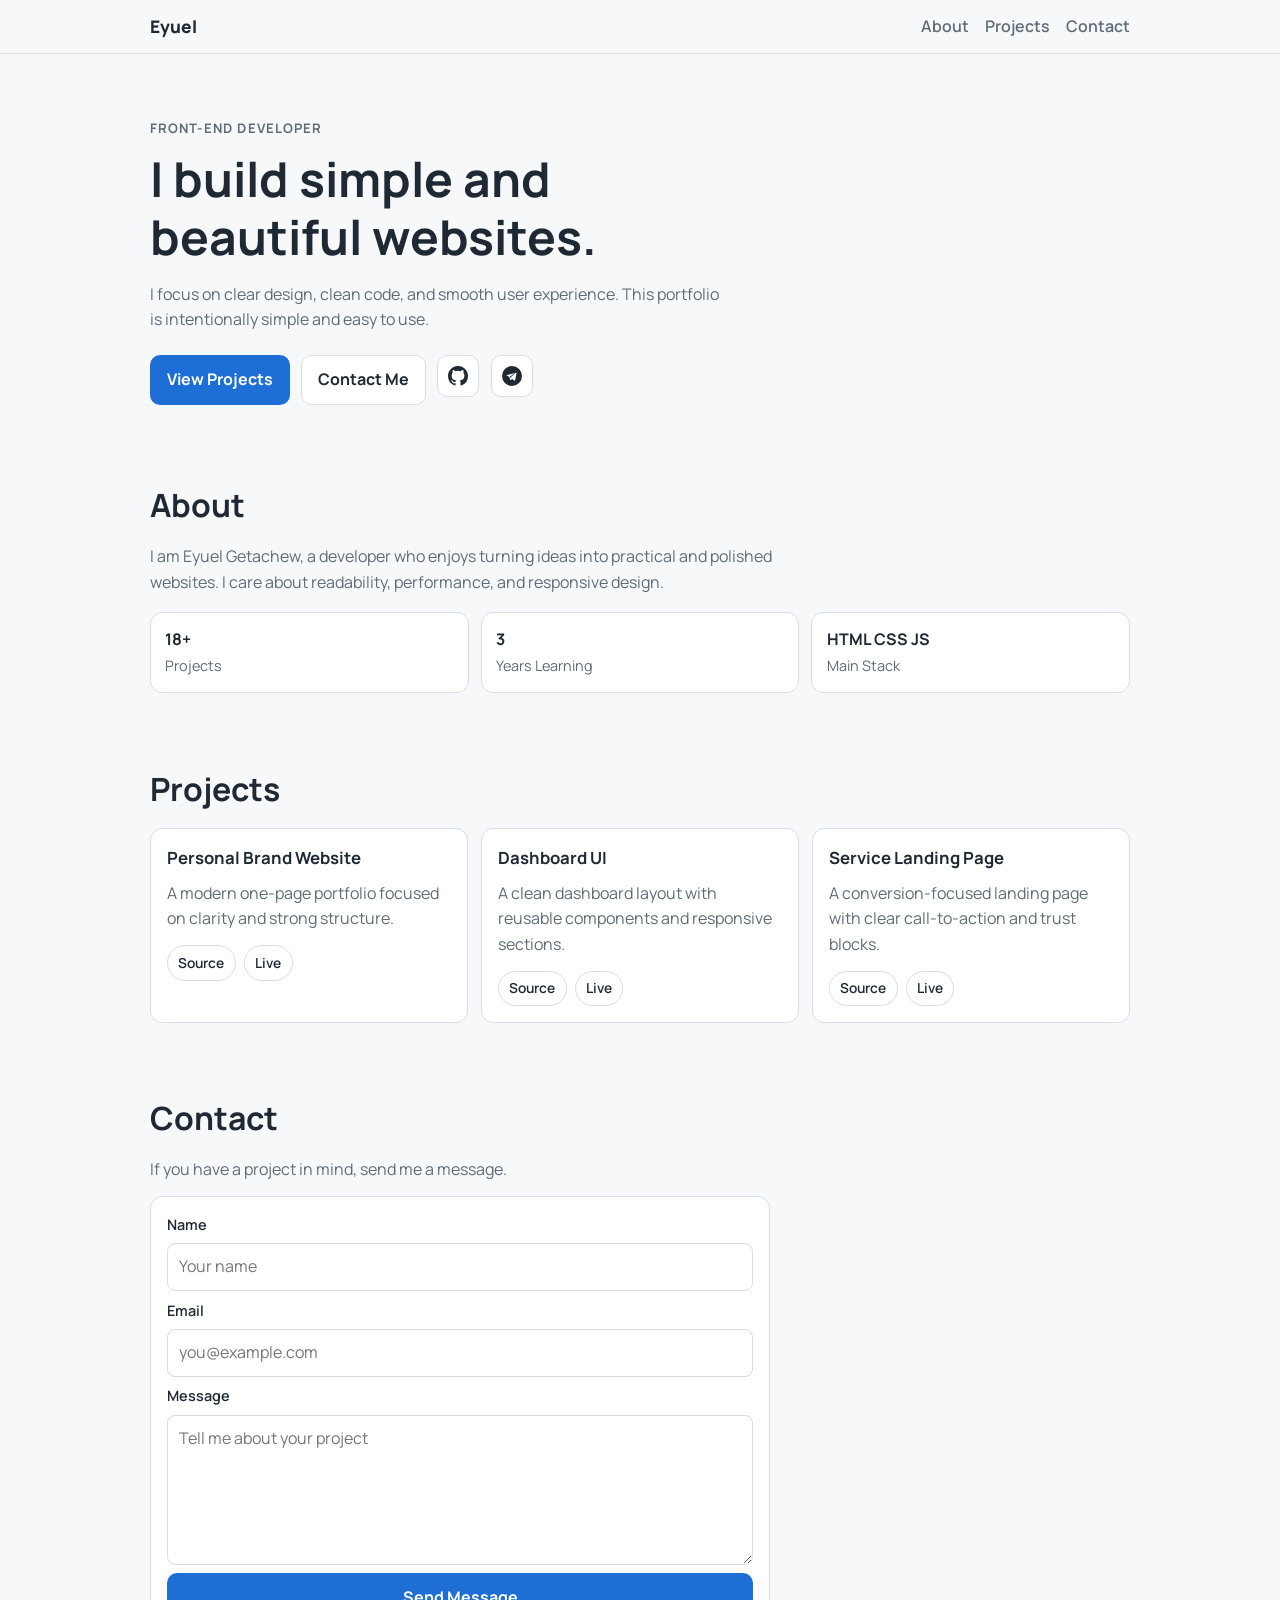
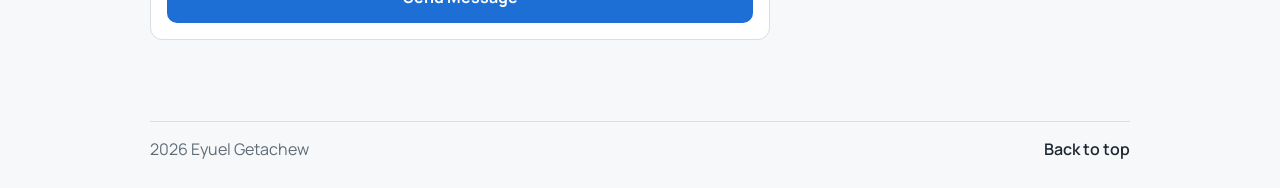
==== index.html @ 47e703cd "." ====
<!DOCTYPE html>
<html lang="en">
<head>
    <meta charset="UTF-8">
    <meta name="viewport" content="width=device-width, initial-scale=1.0">
    <meta name="description" content="Eyuel Getachew portfolio: simple, clean, and professional.">
    <title>Eyuel Getachew | Portfolio</title>
    <link rel="preconnect" href="https://fonts.googleapis.com">
    <link rel="preconnect" href="https://fonts.gstatic.com" crossorigin>
    <link href="https://fonts.googleapis.com/css2?family=Manrope:wght@400;500;600;700;800&display=swap" rel="stylesheet">
    <link rel="stylesheet" href="eyu.css">
    <script src="script.js" defer></script>
</head>
<body>
    <header class="site-header" id="home">
        <div class="container nav-wrap">
            <a class="brand" href="#home">Eyuel</a>
            <button class="menu-btn" aria-expanded="false" aria-controls="main-nav">Menu</button>
            <nav class="main-nav" id="main-nav" aria-label="Main navigation">
                <a href="#about">About</a>
                <a href="#projects">Projects</a>
                <a href="#contact">Contact</a>
            </nav>
        </div>
    </header>

    <main>
        <section class="hero container">
            <p class="eyebrow">Front-End Developer</p>
            <h1>I build simple and beautiful websites.</h1>
            <p class="lead">
                I focus on clear design, clean code, and smooth user experience. This portfolio is intentionally simple and easy to use.
            </p>
            <div class="hero-actions">
                <a class="btn btn-primary" href="#projects">View Projects</a>
                <a class="btn btn-light" href="#contact">Contact Me</a>
                <a class="social-link" href="https://github.com/Joelorbit" target="_blank" rel="noopener noreferrer" aria-label="GitHub">
                    <svg viewBox="0 0 16 16" aria-hidden="true">
                        <path d="M8 0C3.58 0 0 3.58 0 8a8 8 0 0 0 5.47 7.59c.4.07.55-.17.55-.38 0-.19-.01-.82-.01-1.49-2.01.37-2.53-.49-2.69-.94-.09-.23-.48-.94-.82-1.13-.28-.15-.68-.52-.01-.53.63-.01 1.08.58 1.23.82.72 1.21 1.87.87 2.33.66.07-.52.28-.87.5-1.07-1.78-.2-3.64-.89-3.64-3.95 0-.87.31-1.59.82-2.15-.08-.2-.36-1.02.08-2.12 0 0 .67-.21 2.2.82a7.7 7.7 0 0 1 4 0c1.53-1.04 2.2-.82 2.2-.82.44 1.1.16 1.92.08 2.12.51.56.82 1.27.82 2.15 0 3.07-1.87 3.75-3.65 3.95.29.25.54.73.54 1.48 0 1.07-.01 1.93-.01 2.2 0 .21.15.46.55.38A8 8 0 0 0 16 8c0-4.42-3.58-8-8-8"/>
                    </svg>
                </a>
                <a class="social-link" href="https://t.me/Latexjo" target="_blank" rel="noopener noreferrer" aria-label="Telegram">
                    <svg viewBox="0 0 16 16" aria-hidden="true">
                        <path d="M16 8A8 8 0 1 1 0 8a8 8 0 0 1 16 0M3.9 7.84l1.9.71.74 2.38c.1.32.26.39.52.23l1.06-.78 1.72 1.27c.31.18.54.09.62-.29l1.13-5.34c.1-.46-.18-.65-.58-.5L3.83 7.3c-.41.16-.4.39.07.54m2.54.57l3.69-2.33c.18-.11.34-.05.2.07l-3.04 2.74-.12 1.3z"/>
                    </svg>
                </a>
            </div>
        </section>

        <section class="section container" id="about">
            <h2>About</h2>
            <p>
                I am Eyuel Getachew, a developer who enjoys turning ideas into practical and polished websites. I care about readability, performance, and responsive design.
            </p>
            <div class="stats">
                <div>
                    <strong>18+</strong>
                    <span>Projects</span>
                </div>
                <div>
                    <strong>3</strong>
                    <span>Years Learning</span>
                </div>
                <div>
                    <strong>HTML CSS JS</strong>
                    <span>Main Stack</span>
                </div>
            </div>
        </section>

        <section class="section container" id="projects">
            <h2>Projects</h2>
            <div class="projects-grid">
                <article class="project-card">
                    <h3>Personal Brand Website</h3>
                    <p>A modern one-page portfolio focused on clarity and strong structure.</p>
                    <div class="links">
                        <a href="https://github.com/" target="_blank" rel="noopener noreferrer">Source</a>
                        <a href="https://example.com" target="_blank" rel="noopener noreferrer">Live</a>
                    </div>
                </article>

                <article class="project-card">
                    <h3>Dashboard UI</h3>
                    <p>A clean dashboard layout with reusable components and responsive sections.</p>
                    <div class="links">
                        <a href="https://github.com/" target="_blank" rel="noopener noreferrer">Source</a>
                        <a href="https://example.com" target="_blank" rel="noopener noreferrer">Live</a>
                    </div>
                </article>

                <article class="project-card">
                    <h3>Service Landing Page</h3>
                    <p>A conversion-focused landing page with clear call-to-action and trust blocks.</p>
                    <div class="links">
                        <a href="https://github.com/" target="_blank" rel="noopener noreferrer">Source</a>
                        <a href="https://example.com" target="_blank" rel="noopener noreferrer">Live</a>
                    </div>
                </article>
            </div>
        </section>

        <section class="section container" id="contact">
            <h2>Contact</h2>
            <p>If you have a project in mind, send me a message.</p>
            <form class="contact-form" id="contact-form">
                <label for="name">Name</label>
                <input id="name" type="text" placeholder="Your name" required>

                <label for="email">Email</label>
                <input id="email" type="email" placeholder="you@example.com" required>

                <label for="message">Message</label>
                <textarea id="message" rows="5" placeholder="Tell me about your project" required></textarea>

                <button class="btn btn-primary" type="submit">Send Message</button>
            </form>
            <p class="form-note" id="form-note" aria-live="polite"></p>
        </section>
    </main>

    <footer class="site-footer">
        <div class="container footer-wrap">
            <p><span id="year"></span> Eyuel Getachew</p>
            <a href="#home">Back to top</a>
        </div>
    </footer>
</body>
</html>
---- eyu.css ----
:root {
    --bg: #f7f8fa;
    --surface: #ffffff;
    --text: #1f2933;
    --muted: #5f6c76;
    --line: #d9dee4;
    --primary: #1d6fd6;
    --primary-strong: #1659ab;
}

* {
    box-sizing: border-box;
}

html {
    scroll-behavior: smooth;
}

body {
    margin: 0;
    font-family: "Manrope", sans-serif;
    background: var(--bg);
    color: var(--text);
    line-height: 1.6;
}

.container {
    width: min(980px, 92vw);
    margin: 0 auto;
}

.site-header {
    position: sticky;
    top: 0;
    z-index: 10;
    background: rgba(247, 248, 250, 0.96);
    border-bottom: 1px solid var(--line);
}

.nav-wrap {
    display: flex;
    align-items: center;
    justify-content: space-between;
    gap: 1rem;
    padding: 0.8rem 0;
}

.brand {
    text-decoration: none;
    color: var(--text);
    font-weight: 800;
    font-size: 1.08rem;
}

.menu-btn {
    display: none;
    border: 1px solid var(--line);
    background: var(--surface);
    color: var(--text);
    border-radius: 8px;
    padding: 0.45rem 0.7rem;
    font: inherit;
    font-weight: 600;
    cursor: pointer;
}

.main-nav {
    display: flex;
    gap: 1rem;
}

.main-nav a {
    text-decoration: none;
    color: var(--muted);
    font-weight: 600;
}

.main-nav a:hover {
    color: var(--text);
}

.hero {
    padding: 4rem 0 2.5rem;
}

.eyebrow {
    margin: 0;
    font-size: 0.82rem;
    text-transform: uppercase;
    letter-spacing: 0.08em;
    color: var(--muted);
    font-weight: 700;
}

h1,
h2,
h3,
p {
    margin: 0;
}

h1 {
    margin-top: 0.7rem;
    font-size: clamp(2rem, 5vw, 3rem);
    line-height: 1.2;
    max-width: 16ch;
}

.lead {
    margin-top: 1rem;
    color: var(--muted);
    max-width: 58ch;
}

.hero-actions {
    margin-top: 1.4rem;
    display: flex;
    flex-wrap: wrap;
    gap: 0.7rem;
}

.btn {
    display: inline-flex;
    align-items: center;
    justify-content: center;
    text-decoration: none;
    border-radius: 10px;
    padding: 0.7rem 1rem;
    border: 1px solid transparent;
    font: inherit;
    font-weight: 700;
    cursor: pointer;
}

.btn-primary {
    background: var(--primary);
    color: #fff;
}

.btn-primary:hover {
    background: var(--primary-strong);
}

.btn-light {
    background: var(--surface);
    color: var(--text);
    border-color: var(--line);
}

.social-link {
    width: 42px;
    height: 42px;
    border-radius: 10px;
    border: 1px solid var(--line);
    background: var(--surface);
    color: var(--text);
    display: inline-flex;
    align-items: center;
    justify-content: center;
    text-decoration: none;
}

.social-link svg {
    width: 20px;
    height: 20px;
    fill: currentColor;
}

.social-link:hover {
    border-color: #c6ced6;
    color: var(--primary);
}

.section {
    padding: 2.2rem 0;
}

.section h2 {
    font-size: clamp(1.45rem, 3vw, 2rem);
    margin-bottom: 0.8rem;
}

.section p {
    color: var(--muted);
    max-width: 68ch;
}

.stats {
    margin-top: 1rem;
    display: grid;
    grid-template-columns: repeat(3, minmax(0, 1fr));
    gap: 0.75rem;
}

.stats > div {
    background: var(--surface);
    border: 1px solid var(--line);
    border-radius: 12px;
    padding: 0.9rem;
}

.stats strong {
    display: block;
    font-size: 1rem;
}

.stats span {
    color: var(--muted);
    font-size: 0.9rem;
}

.projects-grid {
    display: grid;
    grid-template-columns: repeat(3, minmax(0, 1fr));
    gap: 0.8rem;
}

.project-card {
    background: var(--surface);
    border: 1px solid var(--line);
    border-radius: 12px;
    padding: 1rem;
}

.project-card h3 {
    font-size: 1.05rem;
}

.project-card p {
    margin-top: 0.55rem;
}

.links {
    margin-top: 0.85rem;
    display: flex;
    gap: 0.5rem;
}

.links a {
    text-decoration: none;
    color: var(--text);
    border: 1px solid var(--line);
    border-radius: 999px;
    padding: 0.35rem 0.65rem;
    font-size: 0.86rem;
    font-weight: 600;
    background: #fff;
}

.contact-form {
    margin-top: 0.8rem;
    display: grid;
    gap: 0.45rem;
    max-width: 620px;
    background: var(--surface);
    border: 1px solid var(--line);
    border-radius: 12px;
    padding: 1rem;
}

.contact-form label {
    font-weight: 600;
    font-size: 0.9rem;
}

.contact-form input,
.contact-form textarea {
    width: 100%;
    border: 1px solid var(--line);
    border-radius: 8px;
    padding: 0.65rem 0.7rem;
    font: inherit;
    resize: vertical;
}

.contact-form input:focus,
.contact-form textarea:focus {
    outline: none;
    border-color: var(--primary);
    box-shadow: 0 0 0 3px rgba(29, 111, 214, 0.16);
}

.form-note {
    min-height: 1.2rem;
    margin-top: 0.6rem;
    color: var(--primary-strong);
    font-size: 0.9rem;
}

.site-footer {
    padding: 1.1rem 0 1.6rem;
}

.footer-wrap {
    border-top: 1px solid var(--line);
    padding-top: 0.9rem;
    display: flex;
    justify-content: space-between;
    gap: 0.6rem;
    align-items: center;
}

.footer-wrap p {
    color: var(--muted);
}

.footer-wrap a {
    text-decoration: none;
    color: var(--text);
    font-weight: 600;
}

@media (max-width: 860px) {
    .stats,
    .projects-grid {
        grid-template-columns: 1fr;
    }
}

@media (max-width: 680px) {
    .menu-btn {
        display: inline-flex;
    }

    .main-nav {
        display: none;
        position: absolute;
        right: 4vw;
        top: 60px;
        flex-direction: column;
        background: #fff;
        border: 1px solid var(--line);
        border-radius: 10px;
        padding: 0.5rem;
        min-width: 140px;
    }

    .main-nav.open {
        display: flex;
    }

    .hero-actions,
    .hero-actions .btn {
        width: 100%;
    }

    .footer-wrap {
        flex-direction: column;
        align-items: flex-start;
    }
}
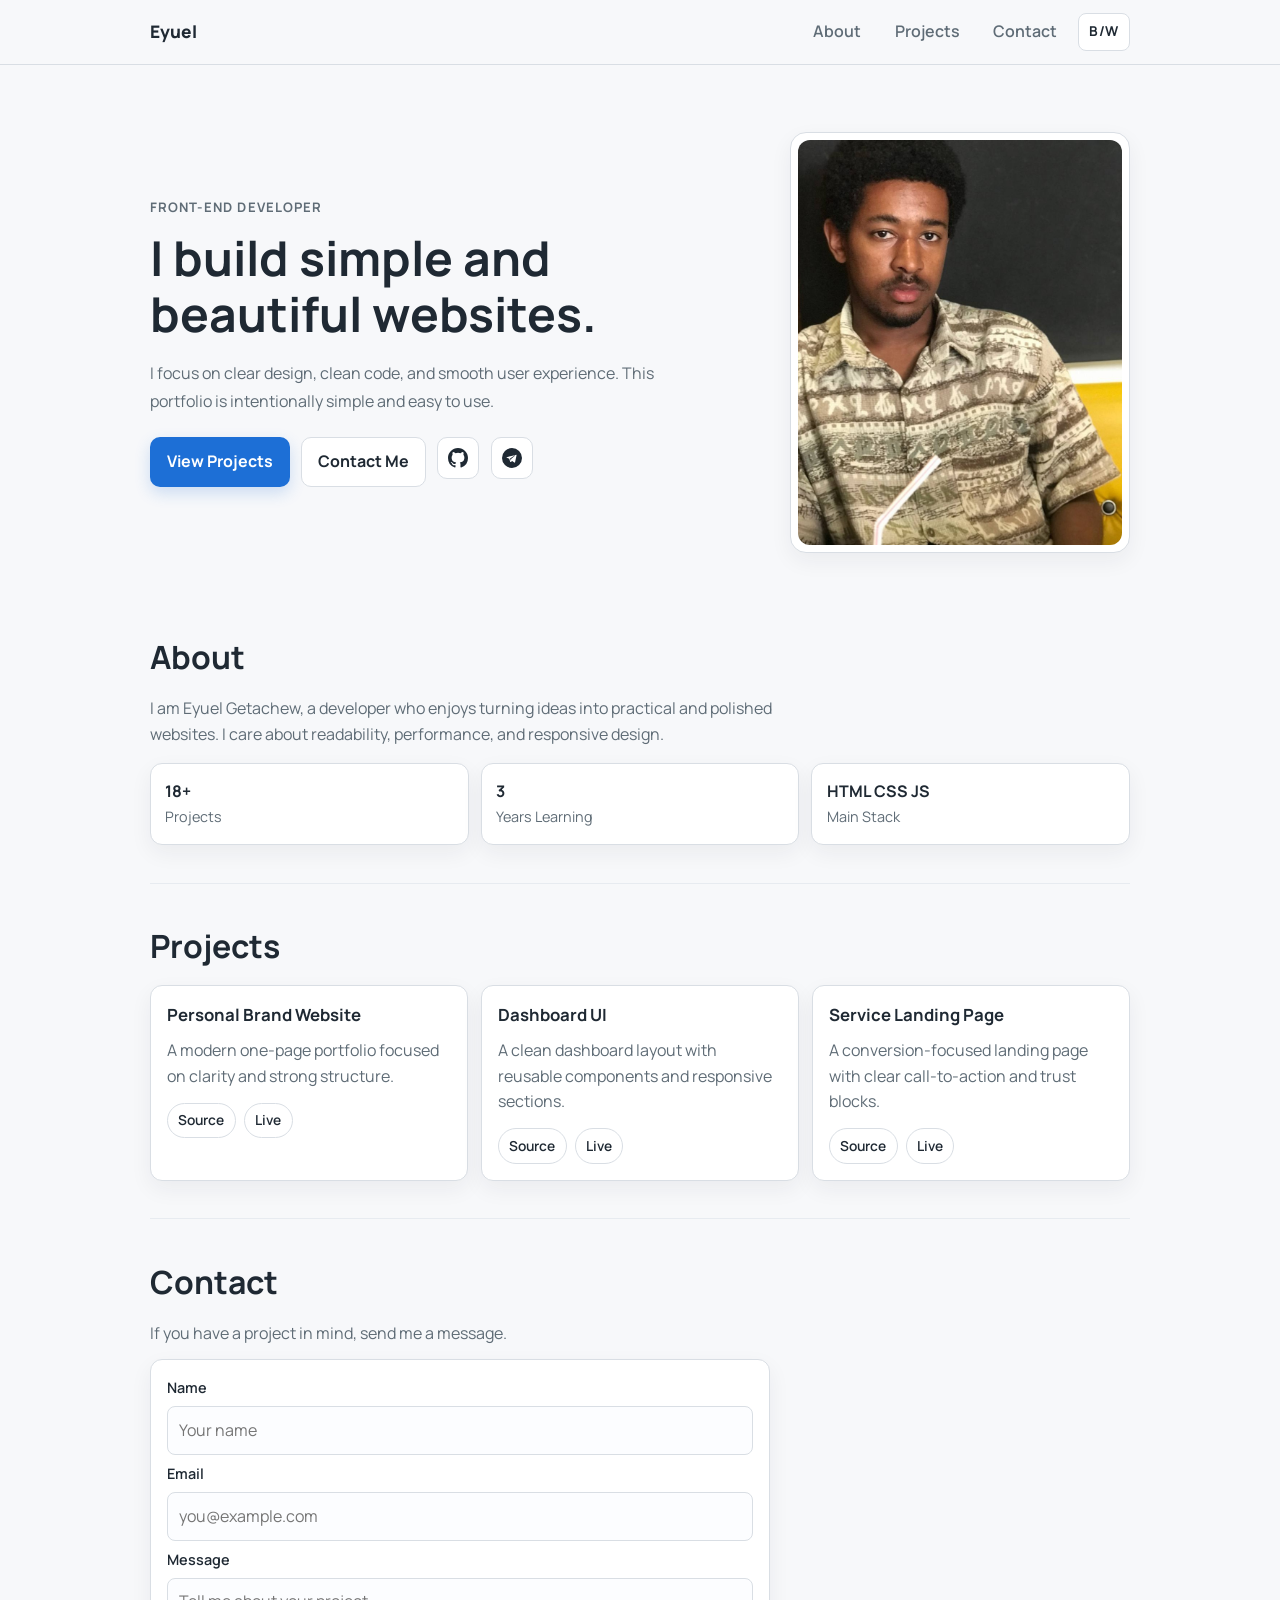
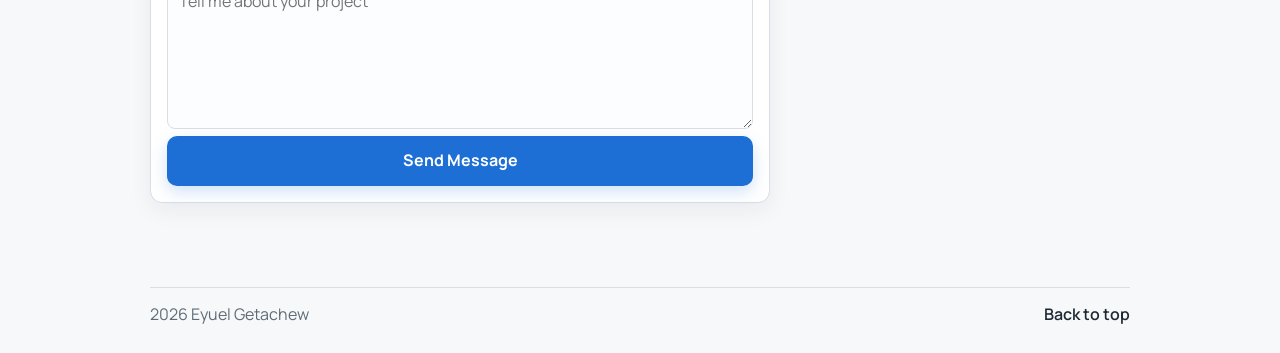
==== commit 6d682d13: "Refactor code structure for improved readability and maintainability" ====
--- a/index.html
+++ b/index.html
@@ -21,30 +21,36 @@
                 <a href="#projects">Projects</a>
                 <a href="#contact">Contact</a>
             </nav>
+            <button class="bw-toggle" id="bw-toggle" type="button" aria-pressed="false">B/W</button>
         </div>
     </header>
 
     <main>
         <section class="hero container">
-            <p class="eyebrow">Front-End Developer</p>
-            <h1>I build simple and beautiful websites.</h1>
-            <p class="lead">
-                I focus on clear design, clean code, and smooth user experience. This portfolio is intentionally simple and easy to use.
-            </p>
-            <div class="hero-actions">
-                <a class="btn btn-primary" href="#projects">View Projects</a>
-                <a class="btn btn-light" href="#contact">Contact Me</a>
-                <a class="social-link" href="https://github.com/Joelorbit" target="_blank" rel="noopener noreferrer" aria-label="GitHub">
-                    <svg viewBox="0 0 16 16" aria-hidden="true">
-                        <path d="M8 0C3.58 0 0 3.58 0 8a8 8 0 0 0 5.47 7.59c.4.07.55-.17.55-.38 0-.19-.01-.82-.01-1.49-2.01.37-2.53-.49-2.69-.94-.09-.23-.48-.94-.82-1.13-.28-.15-.68-.52-.01-.53.63-.01 1.08.58 1.23.82.72 1.21 1.87.87 2.33.66.07-.52.28-.87.5-1.07-1.78-.2-3.64-.89-3.64-3.95 0-.87.31-1.59.82-2.15-.08-.2-.36-1.02.08-2.12 0 0 .67-.21 2.2.82a7.7 7.7 0 0 1 4 0c1.53-1.04 2.2-.82 2.2-.82.44 1.1.16 1.92.08 2.12.51.56.82 1.27.82 2.15 0 3.07-1.87 3.75-3.65 3.95.29.25.54.73.54 1.48 0 1.07-.01 1.93-.01 2.2 0 .21.15.46.55.38A8 8 0 0 0 16 8c0-4.42-3.58-8-8-8"/>
-                    </svg>
-                </a>
-                <a class="social-link" href="https://t.me/Latexjo" target="_blank" rel="noopener noreferrer" aria-label="Telegram">
-                    <svg viewBox="0 0 16 16" aria-hidden="true">
-                        <path d="M16 8A8 8 0 1 1 0 8a8 8 0 0 1 16 0M3.9 7.84l1.9.71.74 2.38c.1.32.26.39.52.23l1.06-.78 1.72 1.27c.31.18.54.09.62-.29l1.13-5.34c.1-.46-.18-.65-.58-.5L3.83 7.3c-.41.16-.4.39.07.54m2.54.57l3.69-2.33c.18-.11.34-.05.2.07l-3.04 2.74-.12 1.3z"/>
-                    </svg>
-                </a>
+            <div class="hero-content">
+                <p class="eyebrow">Front-End Developer</p>
+                <h1>I build simple and beautiful websites.</h1>
+                <p class="lead">
+                    I focus on clear design, clean code, and smooth user experience. This portfolio is intentionally simple and easy to use.
+                </p>
+                <div class="hero-actions">
+                    <a class="btn btn-primary" href="#projects">View Projects</a>
+                    <a class="btn btn-light" href="#contact">Contact Me</a>
+                    <a class="social-link" href="https://github.com/Joelorbit" target="_blank" rel="noopener noreferrer" aria-label="GitHub">
+                        <svg viewBox="0 0 16 16" aria-hidden="true">
+                            <path d="M8 0C3.58 0 0 3.58 0 8a8 8 0 0 0 5.47 7.59c.4.07.55-.17.55-.38 0-.19-.01-.82-.01-1.49-2.01.37-2.53-.49-2.69-.94-.09-.23-.48-.94-.82-1.13-.28-.15-.68-.52-.01-.53.63-.01 1.08.58 1.23.82.72 1.21 1.87.87 2.33.66.07-.52.28-.87.5-1.07-1.78-.2-3.64-.89-3.64-3.95 0-.87.31-1.59.82-2.15-.08-.2-.36-1.02.08-2.12 0 0 .67-.21 2.2.82a7.7 7.7 0 0 1 4 0c1.53-1.04 2.2-.82 2.2-.82.44 1.1.16 1.92.08 2.12.51.56.82 1.27.82 2.15 0 3.07-1.87 3.75-3.65 3.95.29.25.54.73.54 1.48 0 1.07-.01 1.93-.01 2.2 0 .21.15.46.55.38A8 8 0 0 0 16 8c0-4.42-3.58-8-8-8"/>
+                        </svg>
+                    </a>
+                    <a class="social-link" href="https://t.me/Latexjo" target="_blank" rel="noopener noreferrer" aria-label="Telegram">
+                        <svg viewBox="0 0 16 16" aria-hidden="true">
+                            <path d="M16 8A8 8 0 1 1 0 8a8 8 0 0 1 16 0M3.9 7.84l1.9.71.74 2.38c.1.32.26.39.52.23l1.06-.78 1.72 1.27c.31.18.54.09.62-.29l1.13-5.34c.1-.46-.18-.65-.58-.5L3.83 7.3c-.41.16-.4.39.07.54m2.54.57l3.69-2.33c.18-.11.34-.05.2.07l-3.04 2.74-.12 1.3z"/>
+                        </svg>
+                    </a>
+                </div>
             </div>
+            <aside class="hero-photo" aria-label="Profile photo">
+                <img src="public/eyuel.jpg" alt="Eyuel portrait">
+            </aside>
         </section>
 
         <section class="section container" id="about">
--- a/eyu.css
+++ b/eyu.css
@@ -6,6 +6,7 @@
     --line: #d9dee4;
     --primary: #1d6fd6;
     --primary-strong: #1659ab;
+    --shadow-soft: 0 8px 22px rgba(31, 41, 51, 0.06);
 }
 
 * {
@@ -22,6 +23,19 @@
     background: var(--bg);
     color: var(--text);
     line-height: 1.6;
+    -webkit-font-smoothing: antialiased;
+    text-rendering: optimizeLegibility;
+}
+
+body.bw-mode {
+    --bg: #ffffff;
+    --surface: #ffffff;
+    --text: #000000;
+    --muted: #2a2a2a;
+    --line: #000000;
+    --primary: #000000;
+    --primary-strong: #000000;
+    --shadow-soft: none;
 }
 
 .container {
@@ -35,13 +49,13 @@
     z-index: 10;
     background: rgba(247, 248, 250, 0.96);
     border-bottom: 1px solid var(--line);
+    backdrop-filter: blur(6px);
 }
 
 .nav-wrap {
     display: flex;
     align-items: center;
-    justify-content: space-between;
-    gap: 1rem;
+    gap: 0.75rem;
     padding: 0.8rem 0;
 }
 
@@ -64,23 +78,77 @@
     cursor: pointer;
 }
 
+.bw-toggle {
+    border: 1px solid var(--line);
+    background: var(--surface);
+    color: var(--text);
+    border-radius: 8px;
+    padding: 0.45rem 0.65rem;
+    font: inherit;
+    font-size: 0.85rem;
+    font-weight: 700;
+    letter-spacing: 0.03em;
+    cursor: pointer;
+    transition: background 0.2s ease, color 0.2s ease;
+}
+
+.bw-toggle:hover {
+    background: #eef2f6;
+}
+
+body.bw-mode .bw-toggle {
+    background: #000;
+    color: #fff;
+}
+
 .main-nav {
     display: flex;
     gap: 1rem;
+    margin-left: auto;
 }
 
 .main-nav a {
     text-decoration: none;
     color: var(--muted);
     font-weight: 600;
+    padding: 0.35rem 0.55rem;
+    border-radius: 8px;
+    transition: color 0.2s ease, background 0.2s ease;
 }
 
 .main-nav a:hover {
     color: var(--text);
+    background: #eef2f6;
 }
 
 .hero {
-    padding: 4rem 0 2.5rem;
+    padding: 4.2rem 0 2.6rem;
+    display: grid;
+    grid-template-columns: 1.15fr 0.85fr;
+    align-items: center;
+    gap: 1.6rem;
+}
+
+.hero-content {
+    min-width: 0;
+}
+
+.hero-photo {
+    justify-self: end;
+    width: min(340px, 100%);
+    border: 1px solid var(--line);
+    border-radius: 16px;
+    background: var(--surface);
+    padding: 0.45rem;
+    box-shadow: var(--shadow-soft);
+}
+
+.hero-photo img {
+    width: 100%;
+    display: block;
+    border-radius: 12px;
+    aspect-ratio: 4 / 5;
+    object-fit: cover;
 }
 
 .eyebrow {
@@ -102,14 +170,15 @@
 h1 {
     margin-top: 0.7rem;
     font-size: clamp(2rem, 5vw, 3rem);
-    line-height: 1.2;
-    max-width: 16ch;
+    line-height: 1.18;
+    max-width: 15ch;
 }
 
 .lead {
     margin-top: 1rem;
     color: var(--muted);
     max-width: 58ch;
+    line-height: 1.75;
 }
 
 .hero-actions {
@@ -130,21 +199,28 @@
     font: inherit;
     font-weight: 700;
     cursor: pointer;
+    transition: transform 0.2s ease, background 0.2s ease, border-color 0.2s ease, box-shadow 0.2s ease;
 }
 
 .btn-primary {
     background: var(--primary);
     color: #fff;
+    box-shadow: 0 6px 16px rgba(29, 111, 214, 0.2);
 }
 
 .btn-primary:hover {
     background: var(--primary-strong);
+    transform: translateY(-1px);
 }
 
 .btn-light {
     background: var(--surface);
     color: var(--text);
     border-color: var(--line);
+}
+
+.btn-light:hover {
+    background: #f2f5f8;
 }
 
 .social-link {
@@ -158,6 +234,7 @@
     align-items: center;
     justify-content: center;
     text-decoration: none;
+    transition: color 0.2s ease, border-color 0.2s ease, background 0.2s ease;
 }
 
 .social-link svg {
@@ -172,7 +249,11 @@
 }
 
 .section {
-    padding: 2.2rem 0;
+    padding: 2.35rem 0;
+}
+
+.section + .section {
+    border-top: 1px solid #e7ebf0;
 }
 
 .section h2 {
@@ -197,6 +278,7 @@
     border: 1px solid var(--line);
     border-radius: 12px;
     padding: 0.9rem;
+    box-shadow: var(--shadow-soft);
 }
 
 .stats strong {
@@ -220,6 +302,13 @@
     border: 1px solid var(--line);
     border-radius: 12px;
     padding: 1rem;
+    box-shadow: var(--shadow-soft);
+    transition: transform 0.2s ease, box-shadow 0.2s ease;
+}
+
+.project-card:hover {
+    transform: translateY(-2px);
+    box-shadow: 0 12px 26px rgba(31, 41, 51, 0.1);
 }
 
 .project-card h3 {
@@ -245,6 +334,12 @@
     font-size: 0.86rem;
     font-weight: 600;
     background: #fff;
+    transition: background 0.2s ease, border-color 0.2s ease;
+}
+
+.links a:hover {
+    background: #f2f6fb;
+    border-color: #c7d3df;
 }
 
 .contact-form {
@@ -256,6 +351,7 @@
     border: 1px solid var(--line);
     border-radius: 12px;
     padding: 1rem;
+    box-shadow: var(--shadow-soft);
 }
 
 .contact-form label {
@@ -271,6 +367,8 @@
     padding: 0.65rem 0.7rem;
     font: inherit;
     resize: vertical;
+    background: #fcfdff;
+    transition: border-color 0.2s ease, box-shadow 0.2s ease;
 }
 
 .contact-form input:focus,
@@ -311,6 +409,16 @@
 }
 
 @media (max-width: 860px) {
+    .hero {
+        grid-template-columns: 1fr;
+        gap: 1rem;
+    }
+
+    .hero-photo {
+        justify-self: start;
+        width: min(300px, 100%);
+    }
+
     .stats,
     .projects-grid {
         grid-template-columns: 1fr;
@@ -333,6 +441,7 @@
         border-radius: 10px;
         padding: 0.5rem;
         min-width: 140px;
+        margin-left: 0;
     }
 
     .main-nav.open {
